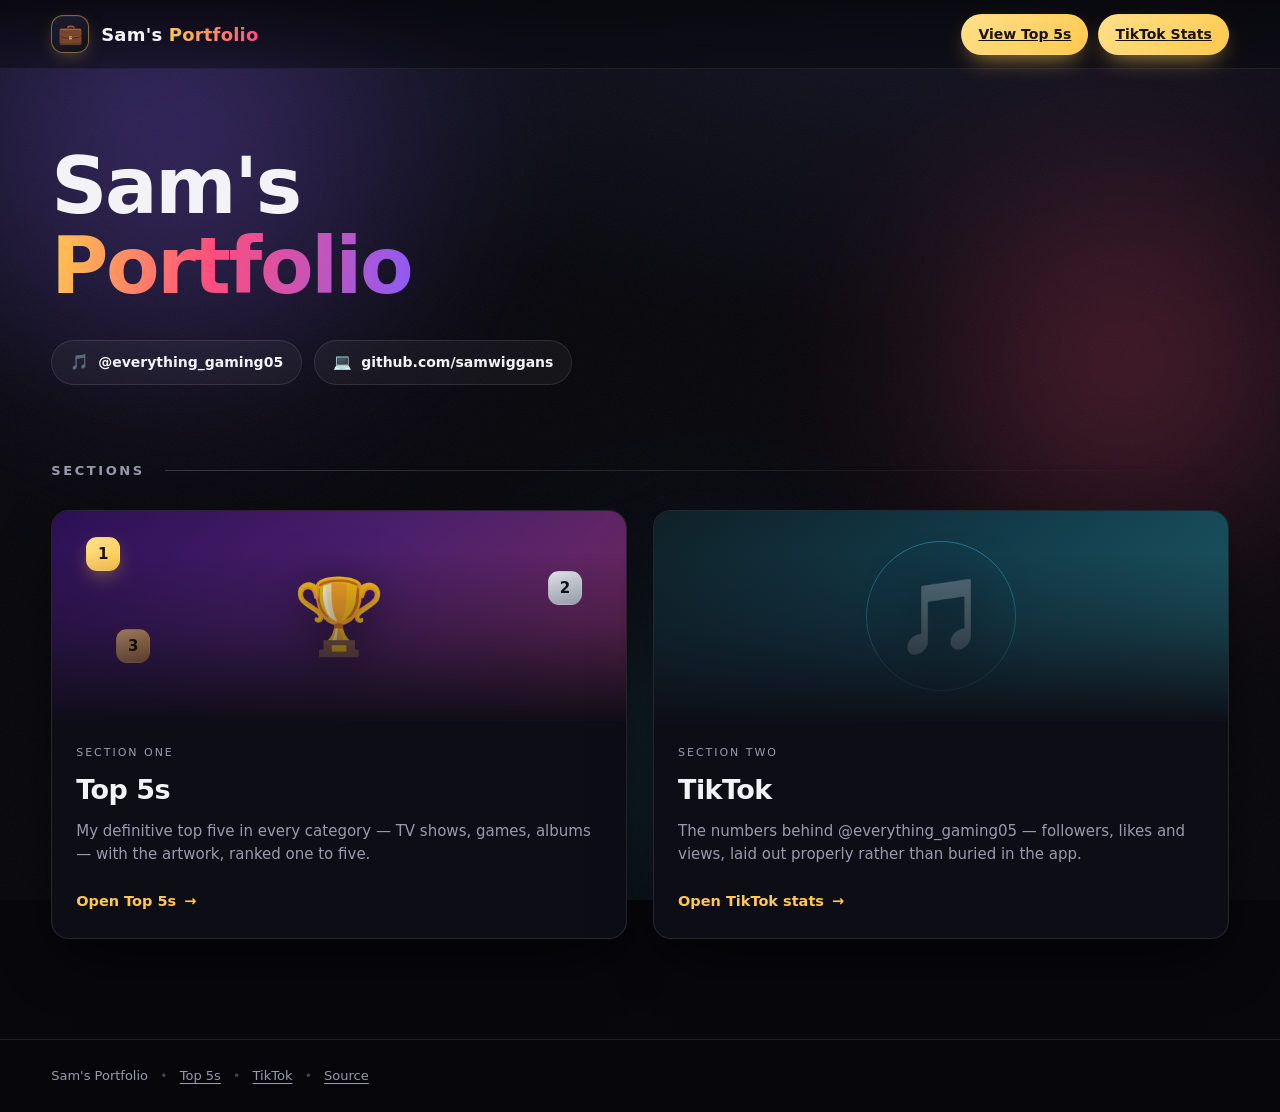
==== index.html @ 51b5863b "Point the footer TikTok link at the site's own TikTok page" ====
<!DOCTYPE html>
<html lang="en">
<head>
<meta charset="UTF-8">
<meta name="viewport" content="width=device-width, initial-scale=1">
<title>Sam's Portfolio</title>
<meta name="description" content="Sam's portfolio — ranked top 5s and TikTok creator stats.">
<script>document.documentElement.classList.add("js");</script>
<link rel="stylesheet" href="css/theme.css">
<link rel="stylesheet" href="css/portfolio.css">
<link rel="icon" href="data:image/svg+xml,<svg xmlns='http://www.w3.org/2000/svg' viewBox='0 0 100 100'><text y='.9em' font-size='90'>💼</text></svg>">
</head>
<body>

<div class="aurora" aria-hidden="true">
  <span class="blob blob-1"></span>
  <span class="blob blob-2"></span>
  <span class="blob blob-3"></span>
  <span class="grain"></span>
</div>

<header class="site-header">
  <div class="wrap header-inner">
    <a class="brand" href="index.html" title="Sam's Portfolio">
      <span class="brand-mark">💼</span>
      <span class="brand-text">Sam's <em>Portfolio</em></span>
    </a>
    <div class="header-actions">
      <a class="btn btn-primary" href="top-5s.html">View Top 5s</a>
      <a class="btn btn-primary" href="tiktok.html">TikTok Stats</a>
    </div>
  </div>
</header>

<main>
  <section class="hero wrap">
    <h1 class="hero-title">Sam's<br><span class="grad">Portfolio</span></h1>
    <div class="hero-links">
      <a class="pill-link" href="https://www.tiktok.com/@everything_gaming05" target="_blank" rel="noopener">
        <span class="pill-ico">🎵</span> @everything_gaming05
      </a>
      <a class="pill-link" href="https://github.com/samwiggans" target="_blank" rel="noopener">
        <span class="pill-ico">💻</span> github.com/samwiggans
      </a>
    </div>
  </section>

  <section class="wrap sections">
    <div class="sections-head">
      <h2 class="sections-title">Sections</h2>
      <div class="cat-rule-line"></div>
    </div>

    <div class="section-grid">

      <a class="section-card reveal" href="top-5s.html">
        <div class="section-art art-top5" aria-hidden="true">
          <span class="art-emoji">🏆</span>
          <span class="art-rank r1">1</span>
          <span class="art-rank r2">2</span>
          <span class="art-rank r3">3</span>
        </div>
        <div class="section-body">
          <span class="section-kicker">Section one</span>
          <h3 class="section-name">Top 5s</h3>
          <p class="section-desc">
            My definitive top five in every category — TV shows, games, albums —
            with the artwork, ranked one to five.
          </p>
          <span class="section-go">Open Top 5s <span class="arrow">&rarr;</span></span>
        </div>
      </a>

      <a class="section-card reveal" href="tiktok.html">
        <div class="section-art art-tiktok" aria-hidden="true">
          <span class="art-emoji">🎵</span>
          <span class="art-pulse"></span>
        </div>
        <div class="section-body">
          <span class="section-kicker">Section two</span>
          <h3 class="section-name">TikTok</h3>
          <p class="section-desc">
            The numbers behind @everything_gaming05 — followers, likes and views,
            laid out properly rather than buried in the app.
          </p>
          <span class="section-go">Open TikTok stats <span class="arrow">&rarr;</span></span>
        </div>
      </a>

    </div>
  </section>
</main>

<footer class="site-footer">
  <div class="wrap footer-inner">
    <span>Sam's Portfolio</span>
    <span class="dot">•</span>
    <a href="top-5s.html">Top 5s</a>
    <span class="dot">•</span>
    <a href="tiktok.html">TikTok</a>
    <span class="dot">•</span>
    <a href="https://github.com/samwiggans/Sams-Portfolio" target="_blank" rel="noopener">Source</a>
  </div>
</footer>

<script>
  /* Fade the section cards in as they arrive */
  const io = new IntersectionObserver((entries, obs) => {
    entries.forEach(e => {
      if (e.isIntersecting) { e.target.classList.add("in"); obs.unobserve(e.target); }
    });
  }, { threshold: 0.12 });
  document.querySelectorAll(".reveal").forEach((el, i) => {
    el.style.transitionDelay = i * 90 + "ms";
    io.observe(el);
  });
</script>
</body>
</html>
---- css/theme.css ----
/* ===========================================================
   Sam's Portfolio — shared theme
   Tokens, page shell, header, buttons, footer. Loaded by every
   page; each page then loads its own stylesheet on top.
   =========================================================== */

:root{
  --bg:        #07070c;
  --bg-soft:   #0d0d16;
  --panel:     rgba(255,255,255,.045);
  --panel-2:   rgba(255,255,255,.075);
  --line:      rgba(255,255,255,.10);
  --line-2:    rgba(255,255,255,.18);
  --text:      #f2f2f7;
  --muted:     #9a9aae;
  --gold:      #ffc94d;
  --hot:       #ff4d7d;
  --violet:    #8b5cf6;
  --cyan:      #38e1ff;
  --radius:    18px;
  --shadow:    0 24px 60px -20px rgba(0,0,0,.8);
  --ease:      cubic-bezier(.2,.7,.25,1);
}

*{ box-sizing:border-box; }

/* class rules elsewhere would otherwise beat the UA stylesheet's [hidden] */
[hidden]{ display:none !important; }

html{ scroll-behavior:smooth; }

body{
  margin:0;
  background:var(--bg);
  color:var(--text);
  font-family:"Segoe UI", system-ui, -apple-system, "Helvetica Neue", Arial, sans-serif;
  font-size:16px;
  line-height:1.5;
  -webkit-font-smoothing:antialiased;
  overflow-x:hidden;
}

.wrap{ width:min(1180px, 92vw); margin-inline:auto; }

img{ max-width:100%; display:block; }

button{ font:inherit; color:inherit; cursor:pointer; }

/* ---------- Background aurora ---------- */
.aurora{ position:fixed; inset:0; z-index:-1; overflow:hidden; background:
  radial-gradient(1200px 700px at 70% -10%, #16162a 0%, transparent 60%),
  radial-gradient(900px 600px at 10% 10%, #131328 0%, transparent 55%),
  var(--bg); }
.blob{ position:absolute; border-radius:50%; filter:blur(90px); opacity:.35; }
.blob-1{ width:52vw; height:52vw; left:-12vw; top:-14vw; background:radial-gradient(circle, var(--violet), transparent 65%); animation:float1 24s var(--ease) infinite alternate; }
.blob-2{ width:44vw; height:44vw; right:-10vw; top:6vw; background:radial-gradient(circle, var(--hot), transparent 65%); animation:float2 30s var(--ease) infinite alternate; }
.blob-3{ width:40vw; height:40vw; left:35vw; top:55vh; background:radial-gradient(circle, var(--cyan), transparent 65%); opacity:.18; animation:float3 34s var(--ease) infinite alternate; }
.grain{ position:absolute; inset:0; opacity:.05; background-image:url("data:image/svg+xml,%3Csvg xmlns='http://www.w3.org/2000/svg' width='140' height='140'%3E%3Cfilter id='n'%3E%3CfeTurbulence type='fractalNoise' baseFrequency='.85' numOctaves='3'/%3E%3C/filter%3E%3Crect width='100%25' height='100%25' filter='url(%23n)'/%3E%3C/svg%3E"); }
@keyframes float1{ to{ transform:translate3d(6vw,8vh,0) scale(1.15); } }
@keyframes float2{ to{ transform:translate3d(-8vw,12vh,0) scale(1.2); } }
@keyframes float3{ to{ transform:translate3d(10vw,-14vh,0) scale(.85); } }

/* ---------- Header ---------- */
.site-header{
  position:sticky; top:0; z-index:40;
  backdrop-filter:blur(14px);
  background:linear-gradient(to bottom, rgba(7,7,12,.85), rgba(7,7,12,.45));
  border-bottom:1px solid var(--line);
}
.header-inner{ display:flex; align-items:center; justify-content:space-between; gap:16px; height:68px; }
.brand{ display:flex; align-items:center; gap:12px; text-decoration:none; color:var(--text); }
/* Trophy sits on dark with a gold ring — the emoji is gold itself, so a gold
   fill behind it washes out (same reason it reads well in the browser tab). */
.brand-mark{
  display:grid; place-items:center; width:38px; height:38px; border-radius:12px;
  font-size:20px; line-height:1;
  background:linear-gradient(145deg, #1c1c2e, #12121d);
  border:1px solid rgba(255,201,77,.45);
  box-shadow:0 6px 20px -8px rgba(255,201,77,.55), inset 0 1px 0 rgba(255,255,255,.06);
}
.brand-text{ font-weight:700; letter-spacing:.2px; font-size:18px; }
.brand-text em{ font-style:normal; background:linear-gradient(90deg, var(--gold), var(--hot)); -webkit-background-clip:text; background-clip:text; color:transparent; }
.header-actions{ display:flex; align-items:center; gap:10px; }

/* "Portfolio" breadcrumb shown on section pages */
.back-link{
  display:inline-flex; align-items:center; gap:7px; text-decoration:none;
  color:var(--muted); font-size:14px; font-weight:600;
  padding:8px 14px; border-radius:999px; border:1px solid var(--line);
  transition:color .18s var(--ease), border-color .18s var(--ease), transform .18s var(--ease);
}
.back-link:hover{ color:var(--text); border-color:var(--line-2); transform:translateX(-2px); }

/* ---------- Buttons ---------- */
.btn{
  border:1px solid var(--line-2); background:var(--panel); color:var(--text);
  padding:9px 16px; border-radius:999px; font-weight:600; font-size:14px;
  transition:transform .18s var(--ease), background .18s var(--ease), border-color .18s var(--ease);
}
.btn:hover{ transform:translateY(-2px); background:var(--panel-2); border-color:var(--line-2); }
.btn:active{ transform:translateY(0); }
.btn-primary{
  border-color:transparent; color:#1a1206;
  background:linear-gradient(135deg, #ffe08a, var(--gold));
  box-shadow:0 10px 24px -10px rgba(255,201,77,.8);
}
.btn-primary:hover{ background:linear-gradient(135deg, #fff0bd, #ffd469); }
.btn-ghost{ background:transparent; }
.btn-small{ padding:7px 12px; font-size:13px; }
.btn-danger-ghost{ border-color:rgba(255,77,125,.35); color:#ff8fae; background:transparent; }
.btn-danger-ghost:hover{ background:rgba(255,77,125,.12); }
.icon-btn{ background:none; border:0; font-size:28px; line-height:1; color:var(--muted); padding:4px 8px; border-radius:10px; }
.icon-btn:hover{ color:var(--text); background:var(--panel); }
.linkish{ background:none; border:0; color:var(--muted); text-decoration:underline; text-underline-offset:3px; padding:0; font-size:inherit; }
.linkish:hover{ color:var(--text); }

/* ---------- Hero type ---------- */
.hero{ padding:78px 0 42px; }
.hero-title{
  margin:0; font-size:clamp(38px, 7.2vw, 78px); line-height:1.02;
  font-weight:800; letter-spacing:-.03em;
}
.grad{ background:linear-gradient(100deg, var(--gold) 0%, var(--hot) 45%, var(--violet) 100%);
  -webkit-background-clip:text; background-clip:text; color:transparent; }
.hero-sub{ margin:20px 0 0; color:var(--muted); font-size:clamp(15px,1.6vw,19px); max-width:52ch; }
.hero-stats{ display:flex; flex-wrap:wrap; gap:28px; margin-top:34px; }
.stat{ display:flex; flex-direction:column; }
.stat b{ font-size:28px; font-weight:800; letter-spacing:-.02em; }
.stat span{ font-size:12px; letter-spacing:.14em; text-transform:uppercase; color:var(--muted); }

/* ---------- Footer ---------- */
.site-footer{ border-top:1px solid var(--line); background:rgba(7,7,12,.6); }
.footer-inner{ display:flex; flex-wrap:wrap; align-items:center; gap:12px; padding:26px 0; color:var(--muted); font-size:13px; }
.dot{ opacity:.4; }
.site-footer a{ color:var(--muted); text-decoration:underline; text-underline-offset:3px; }
.site-footer a:hover{ color:var(--text); }

/* ---------- Reveal animation ----------
   Scoped to html.js so that if scripting is blocked or a script throws, the
   content is simply visible rather than stuck at opacity 0 forever. */
html.js .reveal{ opacity:0; transform:translateY(26px); transition:opacity .7s var(--ease), transform .7s var(--ease); }
html.js .reveal.in{ opacity:1; transform:none; }

/* ---------- Responsive ---------- */
@media (max-width:900px){
  .header-inner{ height:64px; }
}
@media (max-width:560px){
  .header-inner{ height:58px; }
  .brand{ gap:9px; }
  .brand-mark{ width:32px; height:32px; font-size:16px; border-radius:10px; }
  .brand-text{ font-size:15px; white-space:nowrap; }
  .header-actions .btn{ padding:8px 14px; font-size:13px; }
  .back-link{ padding:7px 11px; font-size:13px; }
  .hero{ padding:52px 0 30px; }
  .hero-stats{ gap:26px; }
  .stat b{ font-size:24px; }
}

@media (prefers-reduced-motion:reduce){
  *{ animation-duration:.01ms !important; transition-duration:.01ms !important; }
  html{ scroll-behavior:auto; }
  .reveal{ opacity:1; transform:none; }
}
---- css/portfolio.css ----
/* ===========================================================
   Portfolio home — page-specific styles
   Shared shell lives in theme.css.
   =========================================================== */

/* ---------- Hero links ---------- */
.hero-links{ display:flex; flex-wrap:wrap; gap:12px; margin-top:34px; }
.pill-link{
  display:inline-flex; align-items:center; gap:9px;
  padding:10px 18px; border-radius:999px; text-decoration:none;
  font-size:14px; font-weight:600; color:var(--text);
  border:1px solid var(--line); background:var(--panel);
  transition:transform .18s var(--ease), border-color .18s var(--ease), background .18s var(--ease);
}
.pill-link:hover{ transform:translateY(-2px); border-color:var(--line-2); background:var(--panel-2); }
.pill-ico{ font-size:15px; }

/* ---------- Sections ---------- */
.sections{ padding:34px 0 100px; }
.sections-head{ display:flex; align-items:center; gap:20px; margin-bottom:30px; }
.sections-title{
  margin:0; font-size:13px; font-weight:700; letter-spacing:.2em;
  text-transform:uppercase; color:var(--muted);
}
.cat-rule-line{ flex:1; height:1px; background:linear-gradient(90deg, var(--line-2), transparent); }

.section-grid{ display:grid; grid-template-columns:repeat(2, 1fr); gap:26px; }

.section-card{
  position:relative; display:flex; flex-direction:column; overflow:hidden;
  border-radius:var(--radius); border:1px solid var(--line);
  background:var(--bg-soft); box-shadow:var(--shadow);
  text-decoration:none; color:var(--text);
  transition:transform .3s var(--ease), border-color .3s var(--ease);
}
a.section-card:hover{ transform:translateY(-7px); border-color:rgba(255,201,77,.4); }

/* Artwork panel at the top of each card */
.section-art{
  position:relative; height:210px; overflow:hidden;
  display:grid; place-items:center;
}
.art-top5{ background:linear-gradient(140deg, #2b1055 0%, #4a1f6b 45%, #7b2d5e 100%); }
.art-tiktok{ background:linear-gradient(140deg, #0f2027 0%, #123b4a 45%, #1d5c66 100%); }
.section-art::after{
  content:""; position:absolute; inset:0;
  background:linear-gradient(to top, rgba(13,13,22,.95) 2%, rgba(13,13,22,.35) 45%, transparent 80%);
}
.art-emoji{
  font-size:74px; line-height:1; filter:drop-shadow(0 10px 26px rgba(0,0,0,.55));
  transition:transform .45s var(--ease);
}
a.section-card:hover .art-emoji{ transform:scale(1.09) rotate(-4deg); }

/* Floating rank chips on the Top 5s artwork */
.art-rank{
  position:absolute; display:grid; place-items:center;
  width:34px; height:34px; border-radius:11px;
  font-weight:800; font-size:15px; color:#fff;
  background:rgba(10,10,18,.55); border:1px solid var(--line-2);
  backdrop-filter:blur(6px);
}
.art-rank.r1{ top:26px; left:34px; color:#1a1206; border-color:transparent;
  background:linear-gradient(145deg,#ffe08a,var(--gold)); box-shadow:0 8px 22px -8px rgba(255,201,77,.9); }
.art-rank.r2{ top:60px; right:44px; color:#12121c; border-color:transparent;
  background:linear-gradient(145deg,#f4f6fb,#c3cad8); }
.art-rank.r3{ bottom:58px; left:64px; color:#1a1206; border-color:transparent;
  background:linear-gradient(145deg,#f0b98a,#c98351); }

/* Soft pulse behind the TikTok note */
.art-pulse{
  position:absolute; width:150px; height:150px; border-radius:50%;
  border:1px solid rgba(56,225,255,.35);
  animation:pulse 3.4s var(--ease) infinite;
}
@keyframes pulse{
  0%   { transform:scale(.7); opacity:.9; }
  100% { transform:scale(1.5); opacity:0; }
}

.section-body{ padding:24px 24px 26px; display:flex; flex-direction:column; gap:8px; flex:1; }
.section-kicker{
  font-size:11px; letter-spacing:.18em; text-transform:uppercase; color:var(--muted);
}
.section-name{ margin:0; font-size:27px; font-weight:800; letter-spacing:-.02em; }
.section-desc{ margin:2px 0 0; color:var(--muted); font-size:15px; line-height:1.55; }
.section-go{
  margin-top:auto; padding-top:16px; font-weight:700; font-size:14.5px; color:var(--gold);
  display:inline-flex; align-items:center; gap:8px;
}
.arrow{ transition:transform .25s var(--ease); }
a.section-card:hover .arrow{ transform:translateX(5px); }

/* The not-yet-built card reads as inert rather than broken */
.section-card.is-soon{ opacity:.86; }
.section-card.is-soon .section-go.soon{
  color:var(--muted); font-weight:600;
  padding:5px 12px; border-radius:999px; align-self:flex-start;
  border:1px dashed var(--line-2); margin-top:auto;
}

/* ---------- Responsive ---------- */
@media (max-width:780px){
  .section-grid{ grid-template-columns:1fr; gap:20px; }
  .section-art{ height:180px; }
  .art-emoji{ font-size:62px; }
}
@media (max-width:560px){
  .sections{ padding:24px 0 72px; }
  .section-name{ font-size:23px; }
  .hero-links{ gap:9px; }
  .pill-link{ padding:9px 14px; font-size:13px; }
}
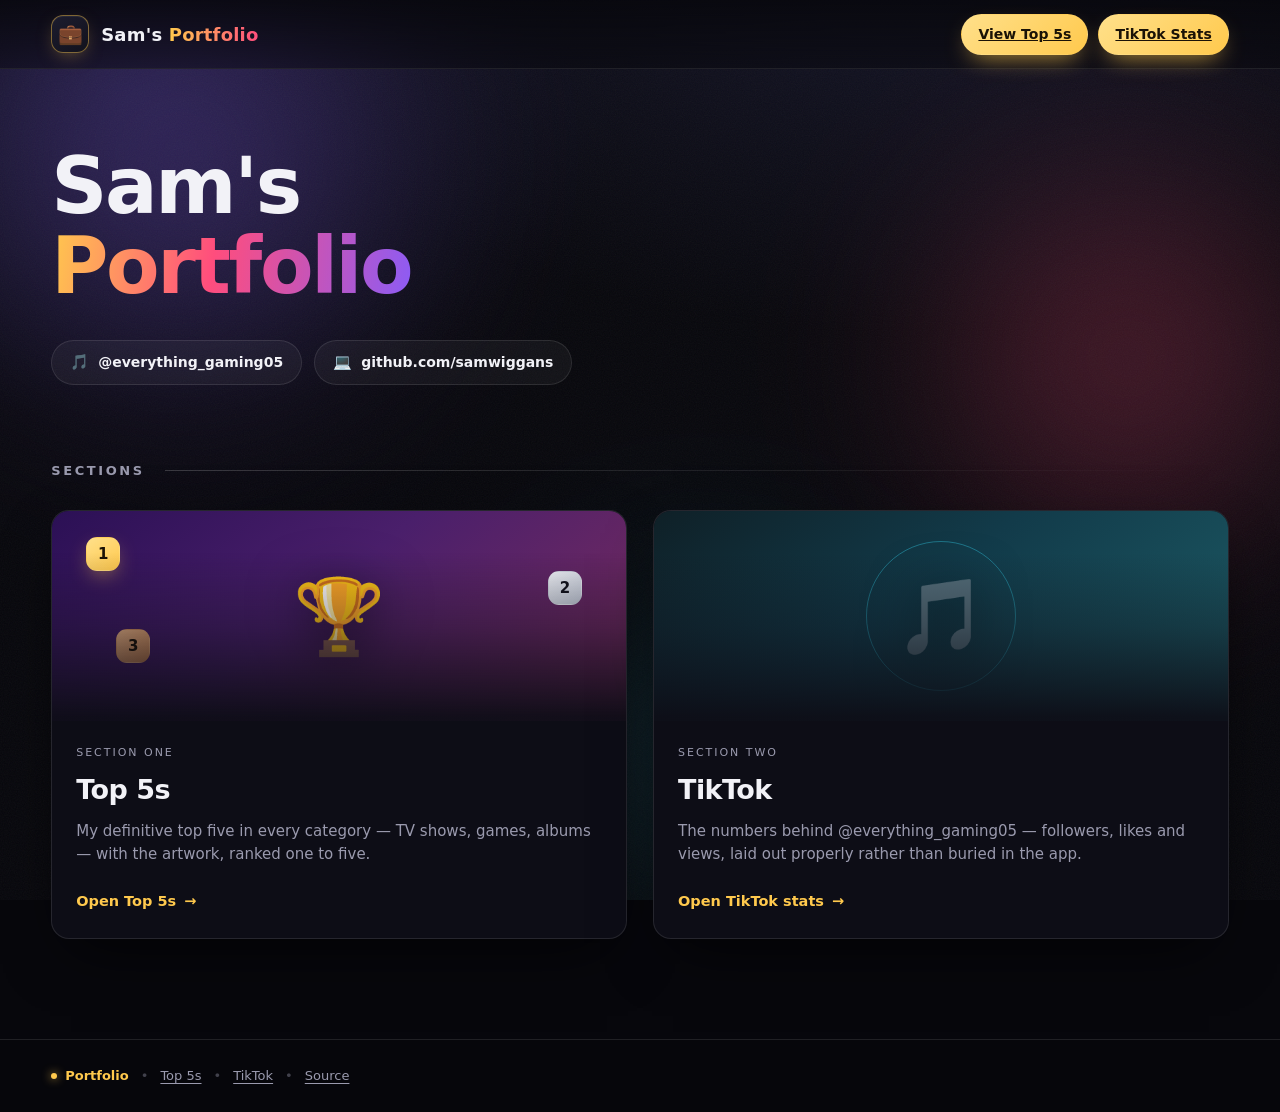
==== commit f9ad7293: "Give every footer the same four links and mark the current page" ====
--- a/index.html
+++ b/index.html
@@ -93,7 +93,7 @@
 
 <footer class="site-footer">
   <div class="wrap footer-inner">
-    <span>Sam's Portfolio</span>
+    <span class="current" aria-current="page">Portfolio</span>
     <span class="dot">•</span>
     <a href="top-5s.html">Top 5s</a>
     <span class="dot">•</span>
--- a/css/theme.css
+++ b/css/theme.css
@@ -134,6 +134,15 @@
 .dot{ opacity:.4; }
 .site-footer a{ color:var(--muted); text-decoration:underline; text-underline-offset:3px; }
 .site-footer a:hover{ color:var(--text); }
+/* The page you're on: unlinked, gold, with a lit dot in front of it */
+.footer-inner .current{
+  display:inline-flex; align-items:center; gap:8px;
+  color:var(--gold); font-weight:700;
+}
+.footer-inner .current::before{
+  content:""; width:6px; height:6px; border-radius:50%;
+  background:var(--gold); box-shadow:0 0 10px rgba(255,201,77,.85);
+}
 
 /* ---------- Reveal animation ----------
    Scoped to html.js so that if scripting is blocked or a script throws, the
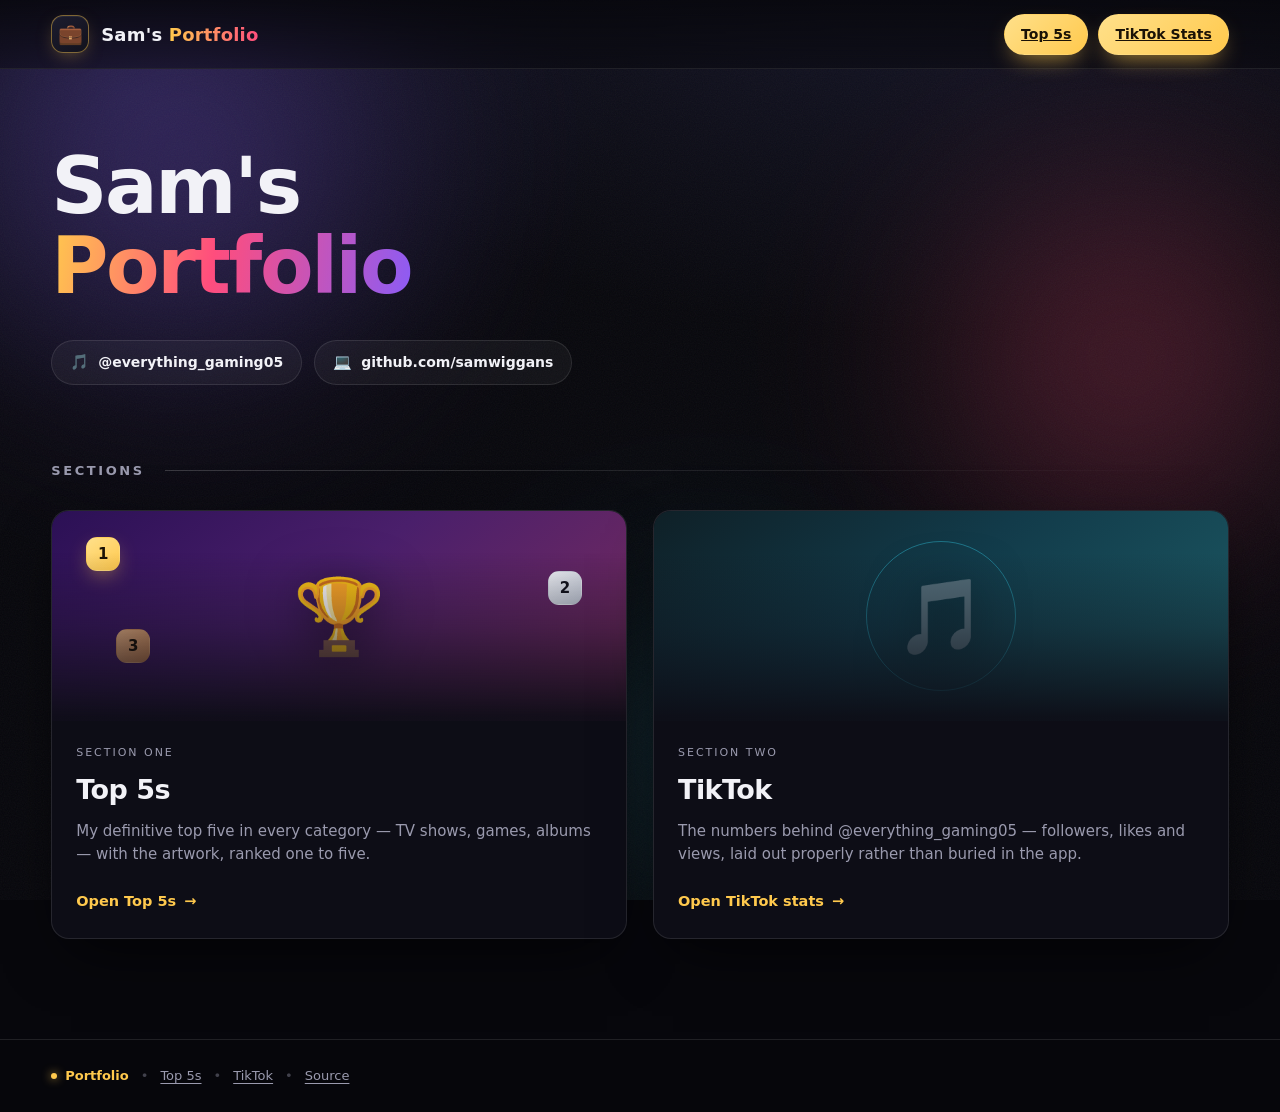
==== commit ce102dc9: "Shorten the header button to Top 5s" ====
--- a/index.html
+++ b/index.html
@@ -26,7 +26,7 @@
       <span class="brand-text">Sam's <em>Portfolio</em></span>
     </a>
     <div class="header-actions">
-      <a class="btn btn-primary" href="top-5s.html">View Top 5s</a>
+      <a class="btn btn-primary" href="top-5s.html">Top 5s</a>
       <a class="btn btn-primary" href="tiktok.html">TikTok Stats</a>
     </div>
   </div>
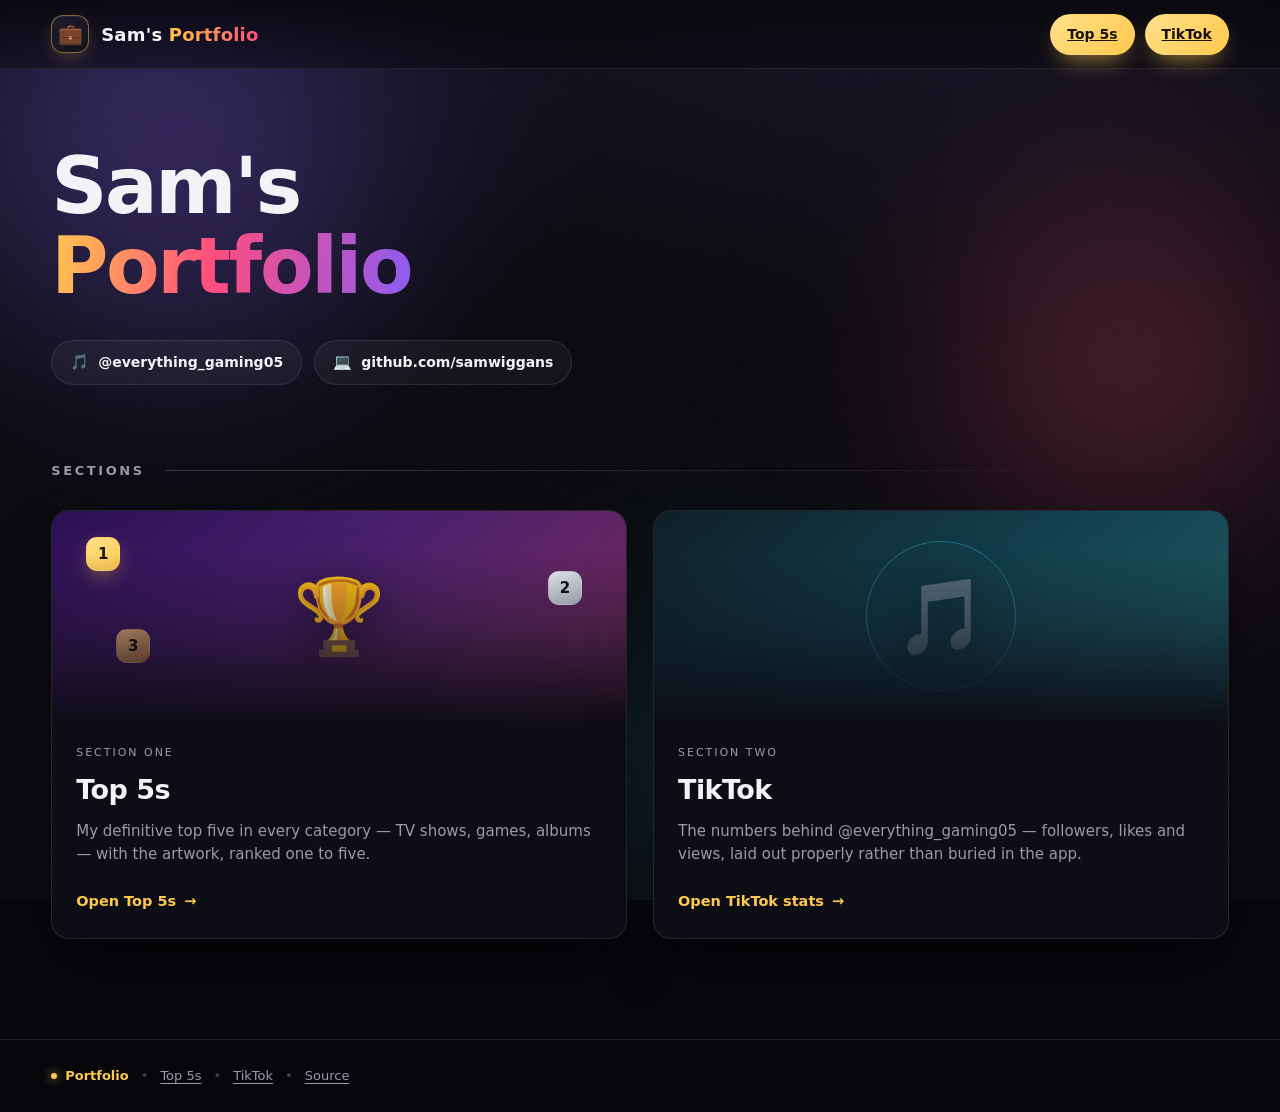
==== commit c85d4e77: "Shorten the second header button to TikTok" ====
--- a/index.html
+++ b/index.html
@@ -27,7 +27,7 @@
     </a>
     <div class="header-actions">
       <a class="btn btn-primary" href="top-5s.html">Top 5s</a>
-      <a class="btn btn-primary" href="tiktok.html">TikTok Stats</a>
+      <a class="btn btn-primary" href="tiktok.html">TikTok</a>
     </div>
   </div>
 </header>
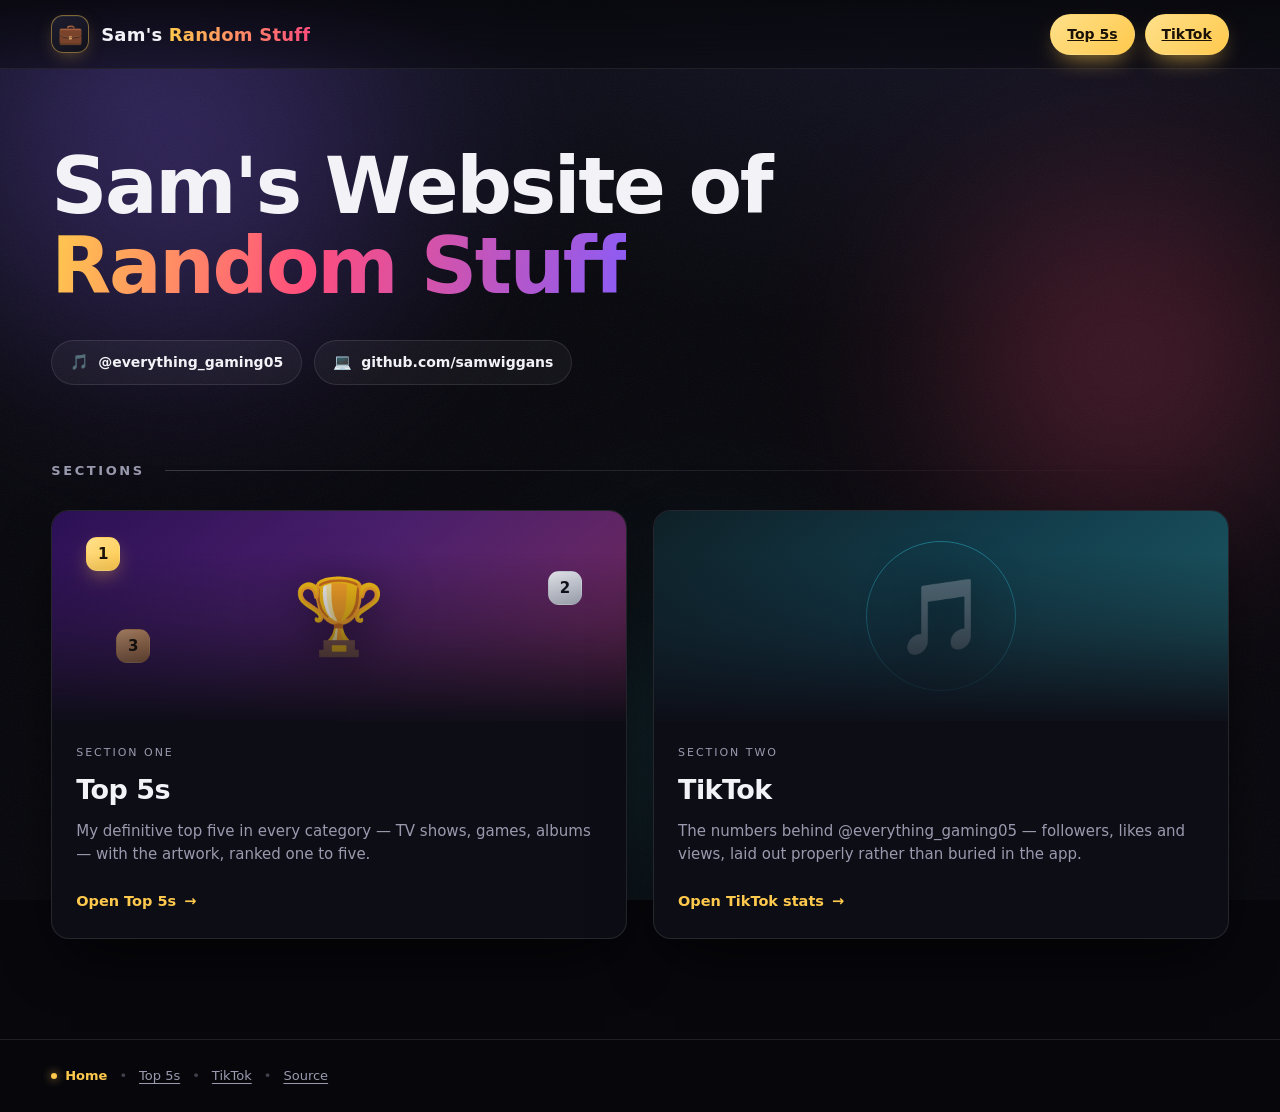
==== commit b32074ba: "Rename the site to Sam's Website of Random Stuff" ====
--- a/index.html
+++ b/index.html
@@ -3,8 +3,8 @@
 <head>
 <meta charset="UTF-8">
 <meta name="viewport" content="width=device-width, initial-scale=1">
-<title>Sam's Portfolio</title>
-<meta name="description" content="Sam's portfolio — ranked top 5s and TikTok creator stats.">
+<title>Sam's Website of Random Stuff</title>
+<meta name="description" content="Sam's website of random stuff — ranked top 5s and TikTok creator stats.">
 <script>document.documentElement.classList.add("js");</script>
 <link rel="stylesheet" href="css/theme.css">
 <link rel="stylesheet" href="css/portfolio.css">
@@ -21,9 +21,9 @@
 
 <header class="site-header">
   <div class="wrap header-inner">
-    <a class="brand" href="index.html" title="Sam's Portfolio">
+    <a class="brand" href="index.html" title="Sam's Website of Random Stuff">
       <span class="brand-mark">💼</span>
-      <span class="brand-text">Sam's <em>Portfolio</em></span>
+      <span class="brand-text">Sam's <em>Random Stuff</em></span>
     </a>
     <div class="header-actions">
       <a class="btn btn-primary" href="top-5s.html">Top 5s</a>
@@ -34,7 +34,7 @@
 
 <main>
   <section class="hero wrap">
-    <h1 class="hero-title">Sam's<br><span class="grad">Portfolio</span></h1>
+    <h1 class="hero-title">Sam's Website of<br><span class="grad">Random Stuff</span></h1>
     <div class="hero-links">
       <a class="pill-link" href="https://www.tiktok.com/@everything_gaming05" target="_blank" rel="noopener">
         <span class="pill-ico">🎵</span> @everything_gaming05
@@ -93,7 +93,7 @@
 
 <footer class="site-footer">
   <div class="wrap footer-inner">
-    <span class="current" aria-current="page">Portfolio</span>
+    <span class="current" aria-current="page">Home</span>
     <span class="dot">•</span>
     <a href="top-5s.html">Top 5s</a>
     <span class="dot">•</span>
--- a/css/theme.css
+++ b/css/theme.css
@@ -1,5 +1,5 @@
 /* ===========================================================
-   Sam's Portfolio — shared theme
+   Sam's Website of Random Stuff — shared theme
    Tokens, page shell, header, buttons, footer. Loaded by every
    page; each page then loads its own stylesheet on top.
    =========================================================== */
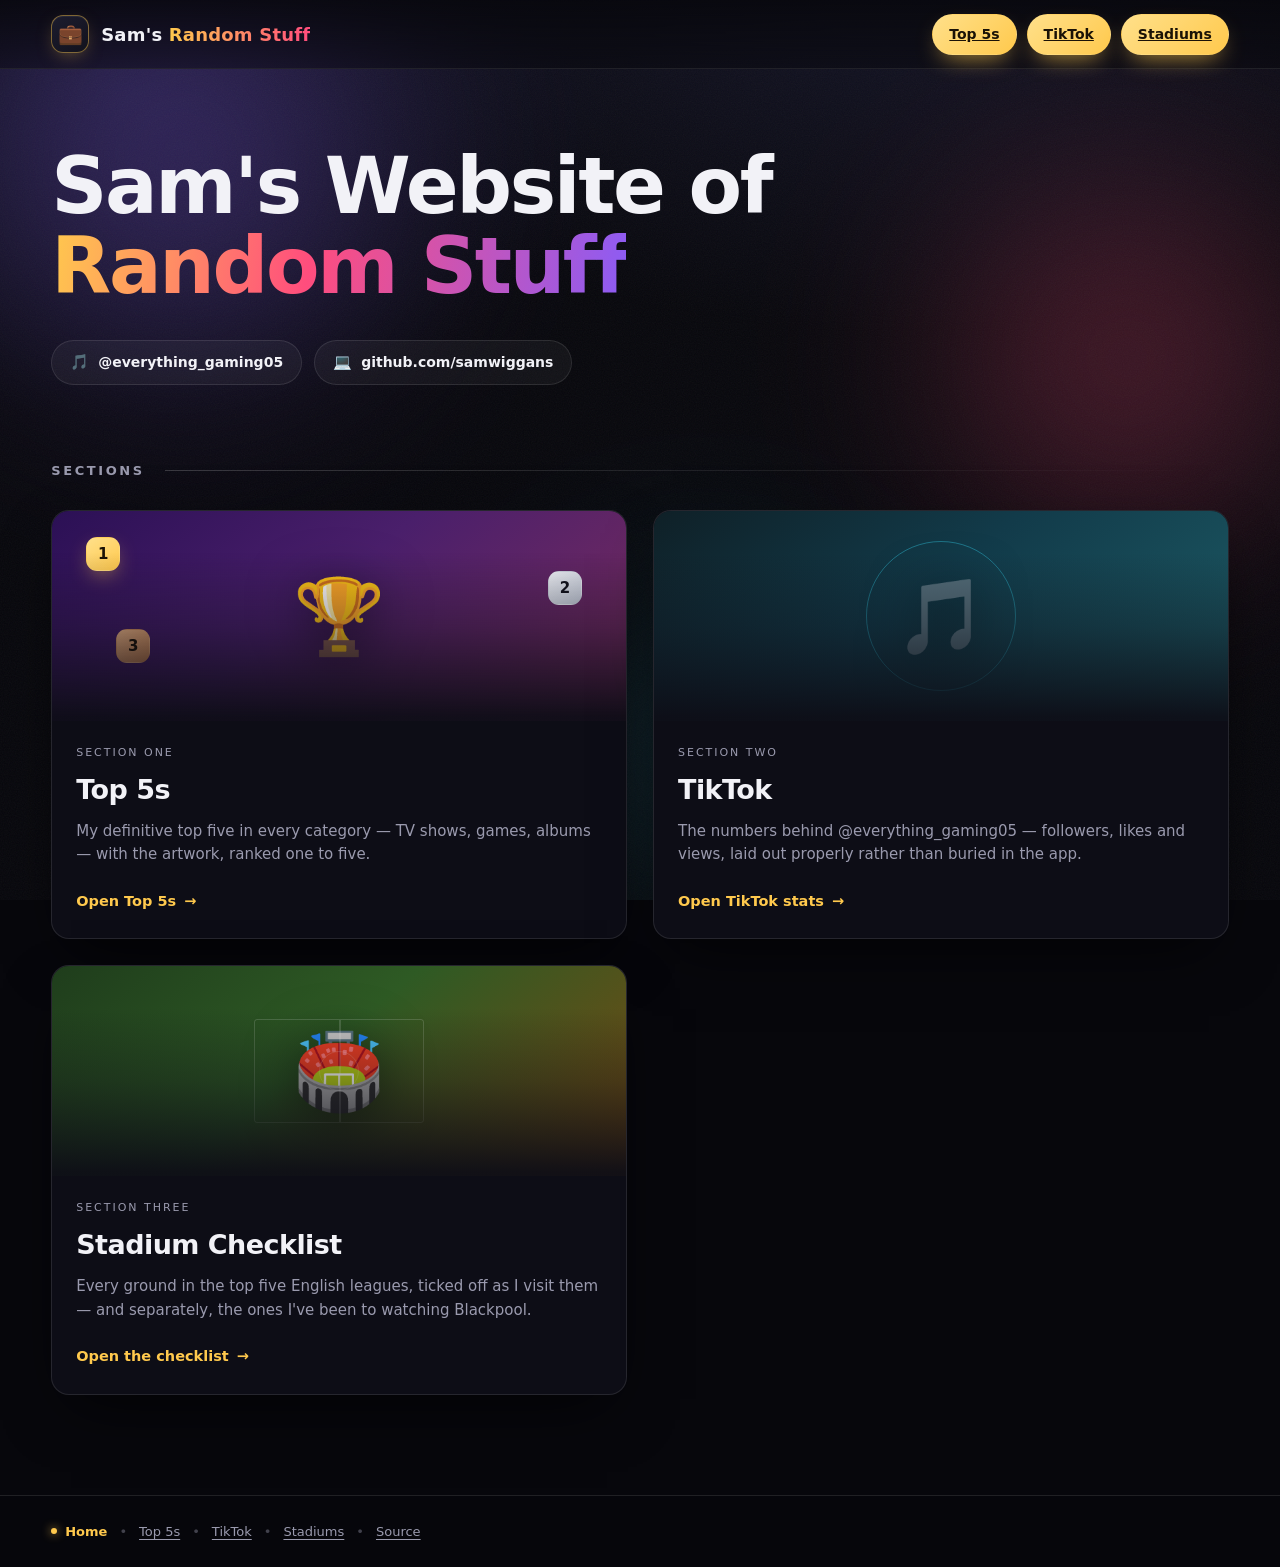
==== commit fb1354d6: "Add the Stadium Checklist section stadiums.html tracks grounds across the top five English leagues -" ====
--- a/index.html
+++ b/index.html
@@ -28,6 +28,7 @@
     <div class="header-actions">
       <a class="btn btn-primary" href="top-5s.html">Top 5s</a>
       <a class="btn btn-primary" href="tiktok.html">TikTok</a>
+      <a class="btn btn-primary" href="stadiums.html">Stadiums</a>
     </div>
   </div>
 </header>
@@ -87,6 +88,22 @@
         </div>
       </a>
 
+      <a class="section-card reveal" href="stadiums.html">
+        <div class="section-art art-stadiums" aria-hidden="true">
+          <span class="art-emoji">🏟️</span>
+          <span class="art-pitch"></span>
+        </div>
+        <div class="section-body">
+          <span class="section-kicker">Section three</span>
+          <h3 class="section-name">Stadium Checklist</h3>
+          <p class="section-desc">
+            Every ground in the top five English leagues, ticked off as I visit them —
+            and separately, the ones I've been to watching Blackpool.
+          </p>
+          <span class="section-go">Open the checklist <span class="arrow">&rarr;</span></span>
+        </div>
+      </a>
+
     </div>
   </section>
 </main>
@@ -99,7 +116,9 @@
     <span class="dot">•</span>
     <a href="tiktok.html">TikTok</a>
     <span class="dot">•</span>
-    <a href="https://github.com/samwiggans/Sams-Portfolio" target="_blank" rel="noopener">Source</a>
+    <a href="stadiums.html">Stadiums</a>
+    <span class="dot">•</span>
+    <a href="https://github.com/samwiggans/Sams-Website-of-Random-Stuff" target="_blank" rel="noopener">Source</a>
   </div>
 </footer>
 
--- a/css/theme.css
+++ b/css/theme.css
@@ -20,6 +20,10 @@
   --radius:    18px;
   --shadow:    0 24px 60px -20px rgba(0,0,0,.8);
   --ease:      cubic-bezier(.2,.7,.25,1);
+  /* Section accents */
+  --tt-cyan:   #25f4ee;
+  --tt-red:    #fe2c55;
+  --tangerine: #f68712;
 }
 
 *{ box-sizing:border-box; }
@@ -128,6 +132,93 @@
 .stat b{ font-size:28px; font-weight:800; letter-spacing:-.02em; }
 .stat span{ font-size:12px; letter-spacing:.14em; text-transform:uppercase; color:var(--muted); }
 
+/* ---------- Stat cards ----------
+   Used by the TikTok section and the Stadium Checklist. The number
+   counts up when the card scrolls into view (js/stats.js). */
+.stats-grid{ display:grid; grid-template-columns:repeat(3, 1fr); gap:24px; }
+.stats-grid.cols-2{ grid-template-columns:repeat(2, 1fr); }
+
+.stat-card{
+  position:relative; overflow:hidden; isolation:isolate;
+  border-radius:var(--radius); border:1px solid var(--line);
+  background:var(--bg-soft); box-shadow:var(--shadow);
+  padding:38px 26px 30px;
+  display:flex; flex-direction:column; align-items:center; text-align:center;
+  transition:transform .35s var(--ease), border-color .35s var(--ease);
+}
+.stat-card:hover{ transform:translateY(-8px); }
+
+.stat-card[data-accent="cyan"]     { --accent:var(--tt-cyan); }
+.stat-card[data-accent="red"]      { --accent:var(--tt-red); }
+.stat-card[data-accent="violet"]   { --accent:var(--violet); }
+.stat-card[data-accent="tangerine"]{ --accent:var(--tangerine); }
+.stat-card[data-accent="gold"]     { --accent:var(--gold); }
+.stat-card:hover{ border-color:color-mix(in srgb, var(--accent) 45%, transparent); }
+
+.stat-card::before{
+  content:""; position:absolute; inset:0; z-index:-1;
+  background:radial-gradient(420px 220px at 50% -12%, var(--accent), transparent 70%);
+  opacity:.14; transition:opacity .35s var(--ease);
+}
+.stat-card:hover::before{ opacity:.26; }
+
+.stat-ring{
+  position:absolute; top:16px; left:50%; translate:-50% 0;
+  width:126px; height:126px; border-radius:50%;
+  display:grid; place-items:center; z-index:-1; opacity:.75;
+}
+.ring-spin{
+  position:absolute; inset:0; border-radius:50%;
+  background:conic-gradient(from 0deg, transparent 0deg, var(--accent) 90deg, transparent 200deg);
+  -webkit-mask:radial-gradient(farthest-side, transparent calc(100% - 2px), #000 calc(100% - 2px));
+          mask:radial-gradient(farthest-side, transparent calc(100% - 2px), #000 calc(100% - 2px));
+  animation:spin 6s linear infinite;
+}
+@keyframes spin{ to{ transform:rotate(360deg); } }
+
+.stat-icon{
+  font-size:38px; line-height:1; margin-bottom:16px;
+  filter:drop-shadow(0 8px 18px rgba(0,0,0,.5));
+  transition:transform .4s var(--ease);
+}
+.stat-card:hover .stat-icon{ transform:translateY(-3px) scale(1.08); }
+
+.stat-value{
+  font-size:clamp(42px, 6vw, 62px); font-weight:800; letter-spacing:-.04em; line-height:1;
+  font-variant-numeric:tabular-nums;
+  background:linear-gradient(180deg, #fff 20%, color-mix(in srgb, var(--accent) 70%, #fff));
+  -webkit-background-clip:text; background-clip:text; color:transparent;
+}
+.stat-label{
+  margin-top:12px; font-size:12px; font-weight:700;
+  letter-spacing:.2em; text-transform:uppercase; color:var(--muted);
+}
+.stat-sub{ margin-top:8px; font-size:13px; color:var(--muted); }
+
+.stat-bar{
+  margin-top:22px; width:100%; height:3px; border-radius:999px;
+  background:rgba(255,255,255,.07); overflow:hidden;
+}
+.stat-bar span{
+  display:block; height:100%; width:0; border-radius:999px;
+  background:linear-gradient(90deg, transparent, var(--accent));
+  transition:width 1.4s var(--ease) .25s;
+}
+.stat-card.in .stat-bar span{ width:var(--fill); }
+
+@media (max-width:860px){
+  .stats-grid, .stats-grid.cols-2{ grid-template-columns:1fr; gap:18px; }
+  .stat-card{ padding:32px 22px 26px; }
+  .stat-ring{ width:110px; height:110px; }
+}
+@media (max-width:560px){
+  .stat-value{ font-size:44px; }
+}
+@media (prefers-reduced-motion:reduce){
+  .ring-spin{ animation:none !important; }
+  .stat-bar span{ transition:none; }
+}
+
 /* ---------- Footer ---------- */
 .site-footer{ border-top:1px solid var(--line); background:rgba(7,7,12,.6); }
 .footer-inner{ display:flex; flex-wrap:wrap; align-items:center; gap:12px; padding:26px 0; color:var(--muted); font-size:13px; }
@@ -154,12 +245,20 @@
 @media (max-width:900px){
   .header-inner{ height:64px; }
 }
+@media (max-width:620px){
+  .header-actions{ gap:7px; }
+  .header-actions .btn{ padding:7px 11px; font-size:12.5px; }
+}
+/* Home carries three section buttons; below this the wordmark has to go
+   so they still fit alongside the logo. */
+@media (max-width:430px){
+  .brand-text{ display:none; }
+}
 @media (max-width:560px){
   .header-inner{ height:58px; }
   .brand{ gap:9px; }
   .brand-mark{ width:32px; height:32px; font-size:16px; border-radius:10px; }
   .brand-text{ font-size:15px; white-space:nowrap; }
-  .header-actions .btn{ padding:8px 14px; font-size:13px; }
   .back-link{ padding:7px 11px; font-size:13px; }
   .hero{ padding:52px 0 30px; }
   .hero-stats{ gap:26px; }
--- a/css/portfolio.css
+++ b/css/portfolio.css
@@ -42,6 +42,21 @@
 }
 .art-top5{ background:linear-gradient(140deg, #2b1055 0%, #4a1f6b 45%, #7b2d5e 100%); }
 .art-tiktok{ background:linear-gradient(140deg, #0f2027 0%, #123b4a 45%, #1d5c66 100%); }
+.art-stadiums{ background:linear-gradient(140deg, #1f3d1c 0%, #2e5a24 45%, #7a4a12 100%); }
+
+/* Faint pitch markings behind the stadium emoji */
+.art-pitch{
+  position:absolute; width:170px; height:104px;
+  border:1.5px solid rgba(255,255,255,.16); border-radius:3px;
+}
+.art-pitch::before{
+  content:""; position:absolute; left:50%; top:0; bottom:0; width:1.5px;
+  background:rgba(255,255,255,.16);
+}
+.art-pitch::after{
+  content:""; position:absolute; left:50%; top:50%; translate:-50% -50%;
+  width:38px; height:38px; border:1.5px solid rgba(255,255,255,.16); border-radius:50%;
+}
 .section-art::after{
   content:""; position:absolute; inset:0;
   background:linear-gradient(to top, rgba(13,13,22,.95) 2%, rgba(13,13,22,.35) 45%, transparent 80%);
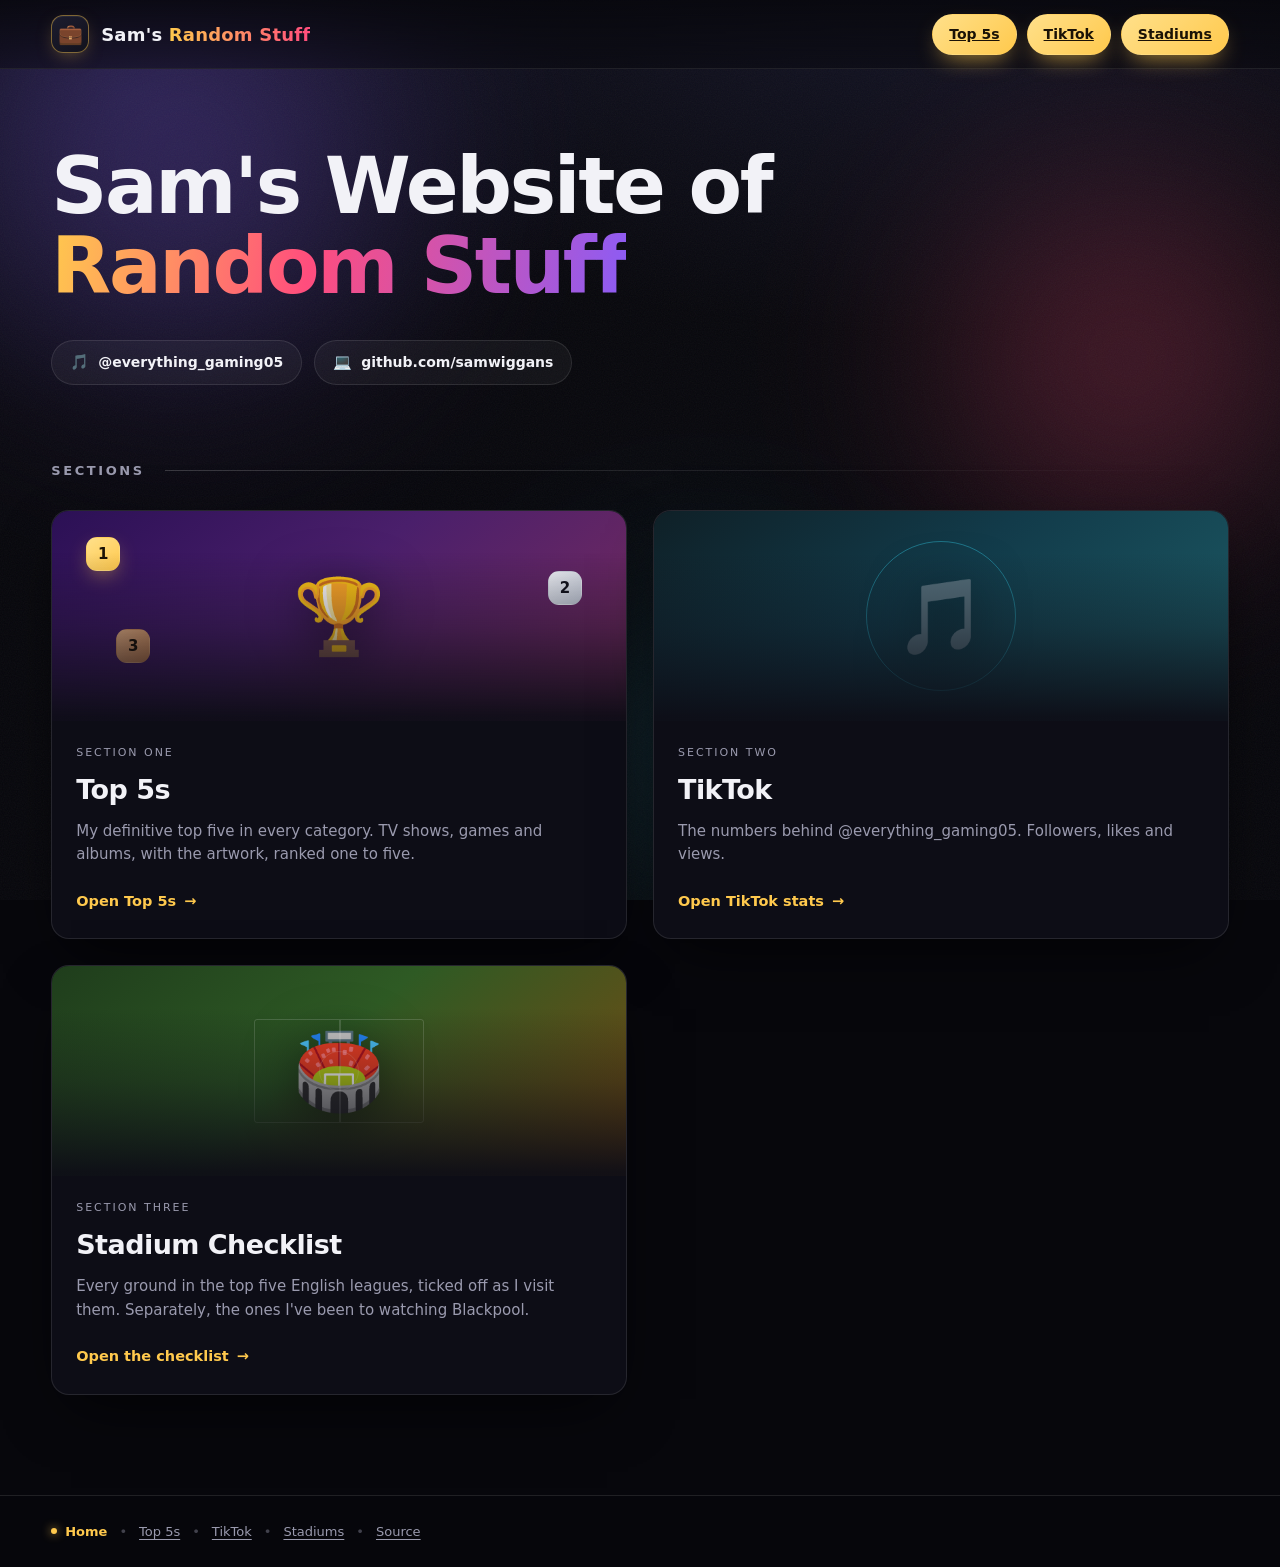
==== commit a0d95628: "Drop dashes from the section descriptions and trim the TikTok one" ====
--- a/index.html
+++ b/index.html
@@ -65,7 +65,7 @@
           <span class="section-kicker">Section one</span>
           <h3 class="section-name">Top 5s</h3>
           <p class="section-desc">
-            My definitive top five in every category — TV shows, games, albums —
+            My definitive top five in every category. TV shows, games and albums,
             with the artwork, ranked one to five.
           </p>
           <span class="section-go">Open Top 5s <span class="arrow">&rarr;</span></span>
@@ -81,8 +81,7 @@
           <span class="section-kicker">Section two</span>
           <h3 class="section-name">TikTok</h3>
           <p class="section-desc">
-            The numbers behind @everything_gaming05 — followers, likes and views,
-            laid out properly rather than buried in the app.
+            The numbers behind @everything_gaming05. Followers, likes and views.
           </p>
           <span class="section-go">Open TikTok stats <span class="arrow">&rarr;</span></span>
         </div>
@@ -97,8 +96,8 @@
           <span class="section-kicker">Section three</span>
           <h3 class="section-name">Stadium Checklist</h3>
           <p class="section-desc">
-            Every ground in the top five English leagues, ticked off as I visit them —
-            and separately, the ones I've been to watching Blackpool.
+            Every ground in the top five English leagues, ticked off as I visit them.
+            Separately, the ones I've been to watching Blackpool.
           </p>
           <span class="section-go">Open the checklist <span class="arrow">&rarr;</span></span>
         </div>
